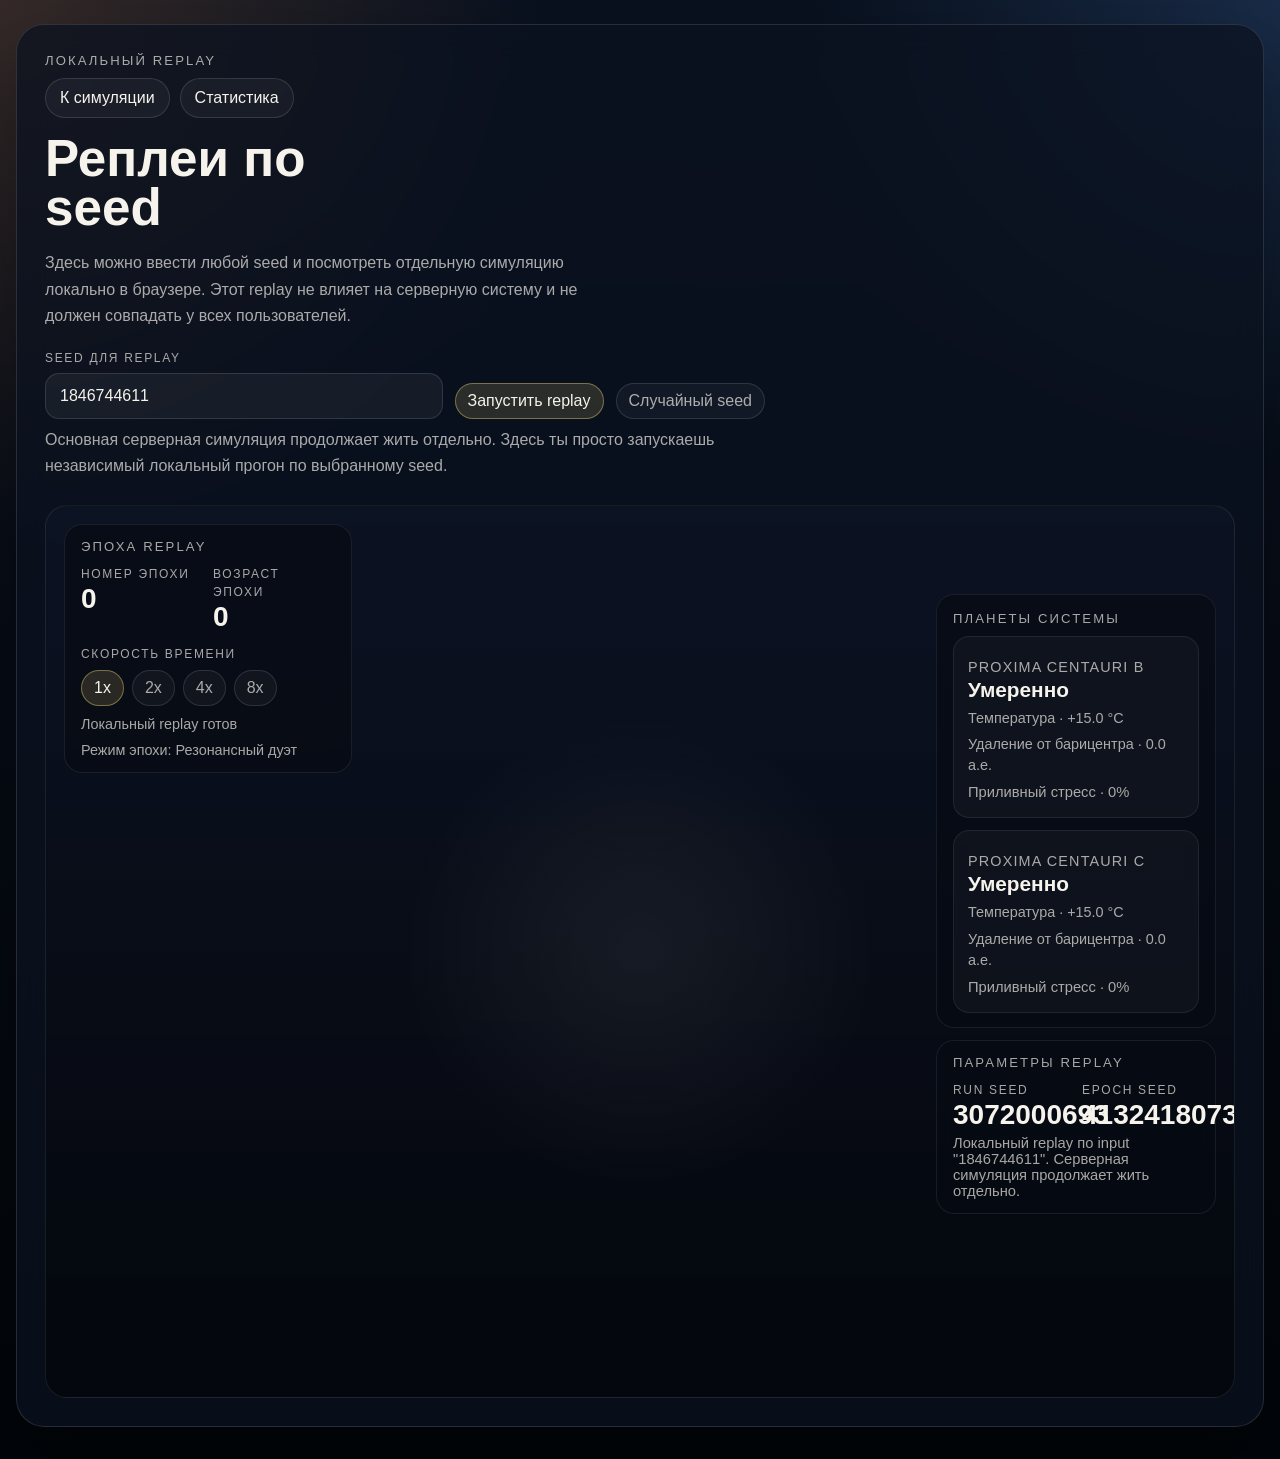
==== replays.html @ 52f1381f "Add browser-local replay page" ====
<!doctype html>
<html lang="ru">
  <head>
    <meta charset="UTF-8" />
    <meta name="viewport" content="width=device-width, initial-scale=1.0" />
    <title>Реплеи по seed</title>
    <link rel="stylesheet" href="./styles.css" />
  </head>
  <body>
    <main class="layout">
      <section class="hero">
        <div class="hero-copy">
          <p class="eyebrow">Локальный replay</p>
          <div class="page-actions page-actions-inline">
            <a class="nav-link" href="/">К симуляции</a>
            <a class="nav-link" href="/stats">Статистика</a>
          </div>
          <h1>Реплеи по seed</h1>
          <p class="lead">
            Здесь можно ввести любой seed и посмотреть отдельную симуляцию локально в
            браузере. Этот replay не влияет на серверную систему и не должен
            совпадать у всех пользователей.
          </p>
          <form id="replayForm" class="replay-form">
            <label class="replay-field">
              <span class="stat-label">Seed для replay</span>
              <input
                id="replaySeed"
                class="replay-input"
                type="text"
                name="seed"
                placeholder="Например: 440, ac-proxima, fallingworlds"
                autocomplete="off"
              />
            </label>
            <button id="replayStart" type="submit" class="time-button is-active">
              Запустить replay
            </button>
            <button id="replayRandom" type="button" class="time-button">
              Случайный seed
            </button>
          </form>
          <p class="replay-hint">
            Основная серверная симуляция продолжает жить отдельно. Здесь ты просто
            запускаешь независимый локальный прогон по выбранному seed.
          </p>
        </div>

        <div class="scene-frame">
          <canvas id="universe" width="960" height="720" aria-label="Replay симуляции трёх звёзд"></canvas>
          <section class="scene-panel scene-panel-left">
            <p class="eyebrow">Эпоха replay</p>
            <div class="scene-metrics">
              <article class="scene-metric">
                <span class="stat-label">Номер эпохи</span>
                <strong id="epochCount">0</strong>
              </article>
              <article class="scene-metric">
                <span class="stat-label">Возраст эпохи</span>
                <strong id="yearCount">0</strong>
              </article>
            </div>
            <div class="time-controls-block">
              <span class="stat-label">Скорость времени</span>
              <div class="time-controls" aria-label="Скорость времени">
                <button type="button" class="time-button is-active" data-speed="1">1x</button>
                <button type="button" class="time-button" data-speed="2">2x</button>
                <button type="button" class="time-button" data-speed="4">4x</button>
                <button type="button" class="time-button" data-speed="8">8x</button>
              </div>
            </div>
            <p id="systemStatus" class="scene-panel-note">Локальный replay готов</p>
            <p id="regimeLabel" class="scene-panel-note">Режим эпохи: Резонансный дуэт</p>
          </section>
          <aside class="scene-overlay">
            <section class="overlay-card overlay-card-primary">
              <p class="eyebrow">Планеты системы</p>
              <div class="planet-readouts">
                <article class="planet-readout">
                  <p class="planet-readout-title">Proxima Centauri b</p>
                  <strong id="planetBClimateState">Умеренно</strong>
                  <p id="planetBClimateDetail">Температура · +15.0 °C</p>
                  <p id="planetBDistance">Удаление от барицентра · 0.0 а.е.</p>
                  <p id="planetBStress">Приливный стресс · 0%</p>
                </article>
                <article class="planet-readout">
                  <p class="planet-readout-title">Proxima Centauri c</p>
                  <strong id="planetCClimateState">Умеренно</strong>
                  <p id="planetCClimateDetail">Температура · +15.0 °C</p>
                  <p id="planetCDistance">Удаление от барицентра · 0.0 а.е.</p>
                  <p id="planetCStress">Приливный стресс · 0%</p>
                </article>
              </div>
            </section>
            <section class="overlay-card">
              <p class="eyebrow">Параметры replay</p>
              <div class="overlay-metrics">
                <article class="overlay-metric">
                  <span class="stat-label">Run seed</span>
                  <strong id="replayRunSeed">0</strong>
                </article>
                <article class="overlay-metric">
                  <span class="stat-label">Epoch seed</span>
                  <strong id="replayEpochSeed">0</strong>
                </article>
              </div>
              <p id="replayModeNote">Replay работает только в этом браузере.</p>
            </section>
          </aside>
        </div>
      </section>
    </main>

    <script src="./simulation-core.js"></script>
    <script src="./replays.js"></script>
    <script src="./script.js"></script>
  </body>
</html>
---- styles.css ----
:root {
  --bg-top: #09111f;
  --bg-bottom: #020509;
  --panel: rgba(12, 18, 31, 0.74);
  --panel-border: rgba(255, 255, 255, 0.12);
  --text: #f6f3ec;
  --muted: rgba(246, 243, 236, 0.68);
  --accent-a: #f7dd7a;
  --accent-b: #ffb06a;
  --accent-c: #ff6a3d;
}

* {
  box-sizing: border-box;
}

body {
  margin: 0;
  min-height: 100vh;
  font-family: "Avenir Next", "Segoe UI", "Trebuchet MS", sans-serif;
  color: var(--text);
  background:
    radial-gradient(circle at top left, rgba(255, 155, 82, 0.18), transparent 28%),
    radial-gradient(circle at top right, rgba(94, 161, 255, 0.18), transparent 24%),
    linear-gradient(180deg, var(--bg-top), var(--bg-bottom));
}

body::before {
  content: "";
  position: fixed;
  inset: 0;
  pointer-events: none;
  opacity: 0.32;
  background-image:
    radial-gradient(circle at 20% 30%, rgba(255, 255, 255, 0.8) 0 1px, transparent 1.5px),
    radial-gradient(circle at 80% 20%, rgba(255, 255, 255, 0.6) 0 1px, transparent 1.5px),
    radial-gradient(circle at 70% 70%, rgba(255, 255, 255, 0.7) 0 1px, transparent 1.5px),
    radial-gradient(circle at 35% 80%, rgba(255, 255, 255, 0.75) 0 1px, transparent 1.5px);
  background-size: 260px 260px;
}

.layout {
  position: relative;
  width: min(1580px, calc(100vw - 32px));
  margin: 0 auto;
  padding: 24px 0 32px;
}

.hero {
  backdrop-filter: blur(16px);
  background: var(--panel);
  border: 1px solid var(--panel-border);
  border-radius: 28px;
  box-shadow: 0 30px 80px rgba(0, 0, 0, 0.3);
  padding: 28px;
}

.hero-copy {
  max-width: 720px;
}

.eyebrow {
  margin: 0 0 10px;
  font-size: 0.82rem;
  letter-spacing: 0.16em;
  text-transform: uppercase;
  color: var(--muted);
}

h1,
h2,
h3 {
  margin: 0;
  font-family: "Arial Rounded MT Bold", "Avenir Next Condensed", "Trebuchet MS", sans-serif;
  font-weight: 700;
}

h1 {
  max-width: 12ch;
  font-size: clamp(2.4rem, 4vw, 4.6rem);
  line-height: 0.96;
}

.lead {
  margin: 18px 0 0;
  max-width: 62ch;
  font-size: 1rem;
  line-height: 1.65;
  color: var(--muted);
}

.stat-label {
  font-size: 0.75rem;
  letter-spacing: 0.14em;
  text-transform: uppercase;
  color: var(--muted);
}

.scene-frame {
  position: relative;
  margin-top: 26px;
  border-radius: 22px;
  overflow: hidden;
  background:
    radial-gradient(circle at 50% 50%, rgba(255, 255, 255, 0.06), transparent 32%),
    linear-gradient(180deg, rgba(14, 21, 39, 0.7), rgba(4, 7, 12, 0.95));
  border: 1px solid rgba(255, 255, 255, 0.08);
}

#universe {
  display: block;
  width: 100%;
  aspect-ratio: 4 / 3;
}

.scene-overlay {
  position: absolute;
  top: 88px;
  right: 18px;
  display: grid;
  gap: 12px;
  width: min(280px, calc(100% - 36px));
}

.civilization-banner {
  position: absolute;
  top: 18px;
  left: 50%;
  z-index: 3;
  width: min(460px, calc(100% - 180px));
  padding: 14px 18px;
  border-radius: 999px;
  background: rgba(7, 11, 19, 0.82);
  border: 1px solid rgba(255, 255, 255, 0.12);
  backdrop-filter: blur(12px);
  text-align: center;
  font-size: 0.98rem;
  color: var(--text);
  box-shadow: 0 16px 40px rgba(0, 0, 0, 0.28);
  transform: translateX(-50%);
}

.scene-panel {
  position: absolute;
  z-index: 2;
  border-radius: 18px;
  background: rgba(7, 11, 19, 0.74);
  border: 1px solid rgba(255, 255, 255, 0.08);
  backdrop-filter: blur(12px);
}

.scene-panel-left {
  top: 18px;
  left: 18px;
  width: min(288px, calc(100% - 36px));
  padding: 14px 16px;
}

.scene-metrics {
  display: grid;
  grid-template-columns: repeat(2, minmax(0, 1fr));
  gap: 10px;
}

.scene-metric {
  min-width: 0;
}

.scene-metric strong,
.overlay-card .overlay-metric strong {
  display: block;
  margin-top: 4px;
  font-family: "Arial Rounded MT Bold", "Avenir Next Condensed", "Trebuchet MS", sans-serif;
  font-size: 1.75rem;
  line-height: 0.95;
}

.scene-panel-note {
  margin: 10px 0 0;
  color: var(--muted);
  font-size: 0.9rem;
}

.time-controls-block {
  margin-top: 14px;
}

.time-controls {
  display: inline-flex;
  gap: 8px;
  margin-top: 8px;
}

.time-button {
  padding: 8px 12px;
  border: 1px solid rgba(255, 255, 255, 0.12);
  border-radius: 999px;
  background: rgba(255, 255, 255, 0.04);
  color: var(--muted);
  font: inherit;
  cursor: pointer;
  transition:
    color 160ms ease,
    border-color 160ms ease,
    background 160ms ease;
}

.time-button.is-active {
  color: var(--text);
  border-color: rgba(247, 221, 122, 0.4);
  background: rgba(247, 221, 122, 0.14);
}

.civilization-banner.is-burn {
  border-color: rgba(255, 132, 72, 0.42);
  box-shadow: 0 16px 40px rgba(255, 132, 72, 0.16);
}

.civilization-banner.is-freeze {
  border-color: rgba(145, 209, 255, 0.42);
  box-shadow: 0 16px 40px rgba(145, 209, 255, 0.16);
}

.civilization-banner.is-rebirth {
  border-color: rgba(247, 221, 122, 0.42);
  box-shadow: 0 16px 40px rgba(247, 221, 122, 0.16);
}

.overlay-card {
  padding: 14px 16px;
  border-radius: 18px;
  background: rgba(7, 11, 19, 0.7);
  border: 1px solid rgba(255, 255, 255, 0.08);
  backdrop-filter: blur(12px);
}

.overlay-card strong {
  display: block;
  margin-top: 2px;
  font-family: "Arial Rounded MT Bold", "Avenir Next Condensed", "Trebuchet MS", sans-serif;
  font-size: 1.3rem;
}

.overlay-card-primary {
  padding-top: 16px;
}

.planet-readouts {
  display: grid;
  gap: 12px;
}

.planet-readout {
  padding: 14px;
  border-radius: 16px;
  background: rgba(255, 255, 255, 0.035);
  border: 1px solid rgba(255, 255, 255, 0.08);
}

.planet-readout-title {
  margin: 0 0 8px;
  font-size: 0.86rem;
  letter-spacing: 0.08em;
  text-transform: uppercase;
  color: var(--muted);
}

.planet-readout strong {
  display: block;
  margin-top: 0;
}

.planet-readout p:last-child,
.planet-readout p {
  margin: 6px 0 0;
  color: var(--muted);
  font-size: 0.9rem;
  line-height: 1.45;
}

.overlay-metrics {
  display: grid;
  grid-template-columns: repeat(2, minmax(0, 1fr));
  gap: 12px;
  margin-top: 2px;
}

.overlay-divider {
  height: 1px;
  margin: 14px 0 12px;
  background: linear-gradient(90deg, rgba(255, 255, 255, 0.12), rgba(255, 255, 255, 0.03));
}

.page-header {
  display: flex;
  align-items: flex-start;
  justify-content: space-between;
  gap: 18px;
}

.page-header-copy {
  max-width: 760px;
}

.page-actions {
  display: flex;
  align-items: center;
  gap: 10px;
}

.page-actions-inline {
  margin-bottom: 16px;
  justify-content: flex-start;
}

.replay-form {
  display: flex;
  flex-wrap: wrap;
  gap: 12px;
  align-items: flex-end;
  margin-top: 22px;
}

.replay-field {
  display: grid;
  gap: 8px;
  flex: 1 1 320px;
  min-width: min(320px, 100%);
}

.replay-input {
  min-height: 46px;
  padding: 11px 14px;
  border: 1px solid rgba(255, 255, 255, 0.12);
  border-radius: 14px;
  background: rgba(255, 255, 255, 0.05);
  color: var(--text);
  font: inherit;
}

.replay-input::placeholder {
  color: rgba(246, 243, 236, 0.42);
}

.replay-input:focus {
  outline: none;
  border-color: rgba(247, 221, 122, 0.42);
  box-shadow: 0 0 0 3px rgba(247, 221, 122, 0.12);
}

.replay-hint {
  margin: 8px 0 0;
  color: var(--muted);
  line-height: 1.6;
}

.overlay-metric {
  min-width: 0;
}

.nav-link {
  display: inline-flex;
  align-items: center;
  justify-content: center;
  min-height: 40px;
  padding: 8px 14px;
  border-radius: 999px;
  border: 1px solid rgba(255, 255, 255, 0.12);
  background: rgba(255, 255, 255, 0.04);
  color: var(--text);
  text-decoration: none;
  transition:
    color 160ms ease,
    border-color 160ms ease,
    background 160ms ease;
}

.nav-link:hover,
.time-button:hover {
  color: var(--text);
  border-color: rgba(247, 221, 122, 0.36);
  background: rgba(247, 221, 122, 0.12);
}

.stats-shell {
  display: grid;
  gap: 22px;
}

.stats-grid {
  display: grid;
  grid-template-columns: repeat(4, minmax(0, 1fr));
  gap: 14px;
}

.stats-grid-three {
  grid-template-columns: repeat(3, minmax(0, 1fr));
}

.stats-card {
  padding: 18px;
  border-radius: 20px;
  background: rgba(7, 11, 19, 0.66);
  border: 1px solid rgba(255, 255, 255, 0.08);
  backdrop-filter: blur(12px);
}

.stats-card strong {
  display: block;
  margin-top: 8px;
  font-family: "Arial Rounded MT Bold", "Avenir Next Condensed", "Trebuchet MS", sans-serif;
  font-size: clamp(1.9rem, 3vw, 2.8rem);
  line-height: 0.95;
}

.stats-split {
  display: grid;
  grid-template-columns: repeat(2, minmax(0, 1fr));
  gap: 14px;
}

.stats-detail-card {
  min-height: 142px;
}

.stats-detail {
  margin: 12px 0 0;
  color: var(--muted);
  line-height: 1.5;
}

.stats-panel {
  padding: 18px;
}

.stats-panel-header {
  display: flex;
  align-items: flex-start;
  justify-content: space-between;
  gap: 12px;
}

.stats-generated {
  margin: 8px 0 0;
  color: var(--muted);
}

.reason-list {
  display: grid;
  gap: 10px;
}

.reason-item {
  padding: 14px;
  border-radius: 16px;
  background: rgba(255, 255, 255, 0.035);
  border: 1px solid rgba(255, 255, 255, 0.07);
}

.reason-item-head {
  display: flex;
  align-items: flex-start;
  justify-content: space-between;
  gap: 12px;
}

.reason-item-head strong {
  font-size: 1rem;
  line-height: 1.4;
}

.reason-item-head span {
  display: inline-flex;
  align-items: center;
  justify-content: center;
  min-width: 34px;
  min-height: 34px;
  padding: 0 10px;
  border-radius: 999px;
  background: rgba(247, 221, 122, 0.12);
  color: var(--accent-a);
  font-family: "Arial Rounded MT Bold", "Avenir Next Condensed", "Trebuchet MS", sans-serif;
}

.reason-item p {
  margin: 8px 0 0;
  color: var(--muted);
}

.epoch-history {
  display: grid;
  gap: 14px;
}

.epoch-record {
  padding: 16px;
  border-radius: 18px;
  background:
    radial-gradient(circle at top right, rgba(255, 176, 106, 0.08), transparent 32%),
    rgba(255, 255, 255, 0.03);
  border: 1px solid rgba(255, 255, 255, 0.08);
}

.epoch-record-head {
  display: flex;
  align-items: flex-start;
  justify-content: space-between;
  gap: 12px;
}

.epoch-record-head strong {
  margin-top: 2px;
  display: block;
  font-size: 1.45rem;
}

.epoch-badge {
  display: inline-flex;
  align-items: center;
  justify-content: center;
  min-height: 34px;
  padding: 6px 12px;
  border-radius: 999px;
  background: rgba(255, 255, 255, 0.05);
  color: var(--muted);
}

.epoch-record-reason {
  margin: 12px 0 0;
  font-size: 1rem;
}

.epoch-record-host {
  margin: 10px 0 0;
  color: var(--accent-a);
  font-size: 0.9rem;
  letter-spacing: 0.04em;
  text-transform: uppercase;
}

.epoch-planets {
  display: grid;
  grid-template-columns: repeat(auto-fit, minmax(220px, 1fr));
  gap: 10px;
  margin-top: 14px;
}

.epoch-planet {
  padding: 12px;
  border-radius: 14px;
  background: rgba(7, 11, 19, 0.6);
  border: 1px solid rgba(255, 255, 255, 0.06);
}

.epoch-planet strong {
  display: block;
  font-size: 1rem;
}

.epoch-planet span {
  display: block;
  margin-top: 4px;
  color: var(--accent-a);
}

.epoch-planet p {
  margin: 8px 0 0;
  color: var(--muted);
  line-height: 1.45;
}

.epoch-civilizations {
  display: grid;
  grid-template-columns: repeat(auto-fit, minmax(180px, 1fr));
  gap: 10px;
  margin-top: 14px;
}

.epoch-civilization {
  padding: 12px;
  border-radius: 14px;
  background: rgba(7, 11, 19, 0.6);
  border: 1px solid rgba(255, 255, 255, 0.06);
}

.epoch-civilization strong {
  display: block;
  font-size: 1rem;
}

.epoch-civilization span {
  display: block;
  margin-top: 4px;
  color: var(--accent-a);
}

.epoch-civilization p {
  margin: 8px 0 0;
  color: var(--muted);
  line-height: 1.45;
}

.stats-empty {
  margin: 0;
  color: var(--muted);
  line-height: 1.6;
}

@media (max-width: 1080px) {
  .stats-grid {
    grid-template-columns: repeat(2, minmax(0, 1fr));
  }

  .stats-grid-three {
    grid-template-columns: 1fr;
  }

  .stats-split {
    grid-template-columns: 1fr;
  }
}

@media (max-width: 760px) {
  .page-header {
    flex-direction: column;
  }

  .page-actions {
    width: 100%;
    justify-content: flex-start;
    flex-wrap: wrap;
  }

  .replay-form {
    flex-direction: column;
    align-items: stretch;
  }

  .replay-field {
    min-width: 0;
  }

  .stats-grid {
    grid-template-columns: 1fr;
  }
}

.civilization-death-notice {
  margin: 12px 0 0;
  padding: 9px 12px;
  border-radius: 999px;
  background: rgba(255, 96, 72, 0.12);
  border: 1px solid rgba(255, 96, 72, 0.22);
  color: #ffd6ce;
  font-size: 0.84rem;
  letter-spacing: 0.04em;
  text-transform: uppercase;
}

.overlay-card p:last-child {
  margin: 6px 0 0;
  color: var(--muted);
  font-size: 0.92rem;
}

.epoch-ranking {
  margin: 0;
  padding-left: 20px;
  display: grid;
  gap: 10px;
  color: var(--muted);
  font-size: 0.92rem;
}

.epoch-ranking li::marker {
  color: rgba(255, 255, 255, 0.55);
  font-variant-numeric: tabular-nums;
}

.epoch-ranking-empty {
  list-style: none;
  margin-left: -22px;
}

.epoch-ranking strong {
  color: var(--text);
  font-weight: 700;
}

.epoch-ranking p,
.epoch-ranking span {
  display: block;
}

.epoch-ranking p {
  margin: 4px 0 0;
  color: var(--text);
  font-size: 0.88rem;
}

.epoch-ranking span {
  margin-top: 3px;
  color: var(--muted);
  font-size: 0.82rem;
}

@media (max-width: 1080px) {
  .hero {
    padding: 22px;
  }
}

@media (max-width: 640px) {
  .layout {
    width: min(100vw - 20px, 100%);
    padding: 10px 0 24px;
  }

  .hero {
    border-radius: 22px;
  }

  h1 {
    font-size: 2.35rem;
  }

  .scene-overlay {
    position: static;
    width: 100%;
    margin: 12px 0 0;
  }

  .civilization-banner {
    top: 14px;
    width: min(calc(100% - 24px), 460px);
  }

  .scene-panel-left {
    top: 14px;
    left: 14px;
    width: min(248px, calc(100% - 28px));
    padding: 12px 14px;
  }

  .scene-metrics,
  .overlay-metrics {
    grid-template-columns: 1fr;
    gap: 8px;
  }

  .time-controls {
    flex-wrap: wrap;
  }
}
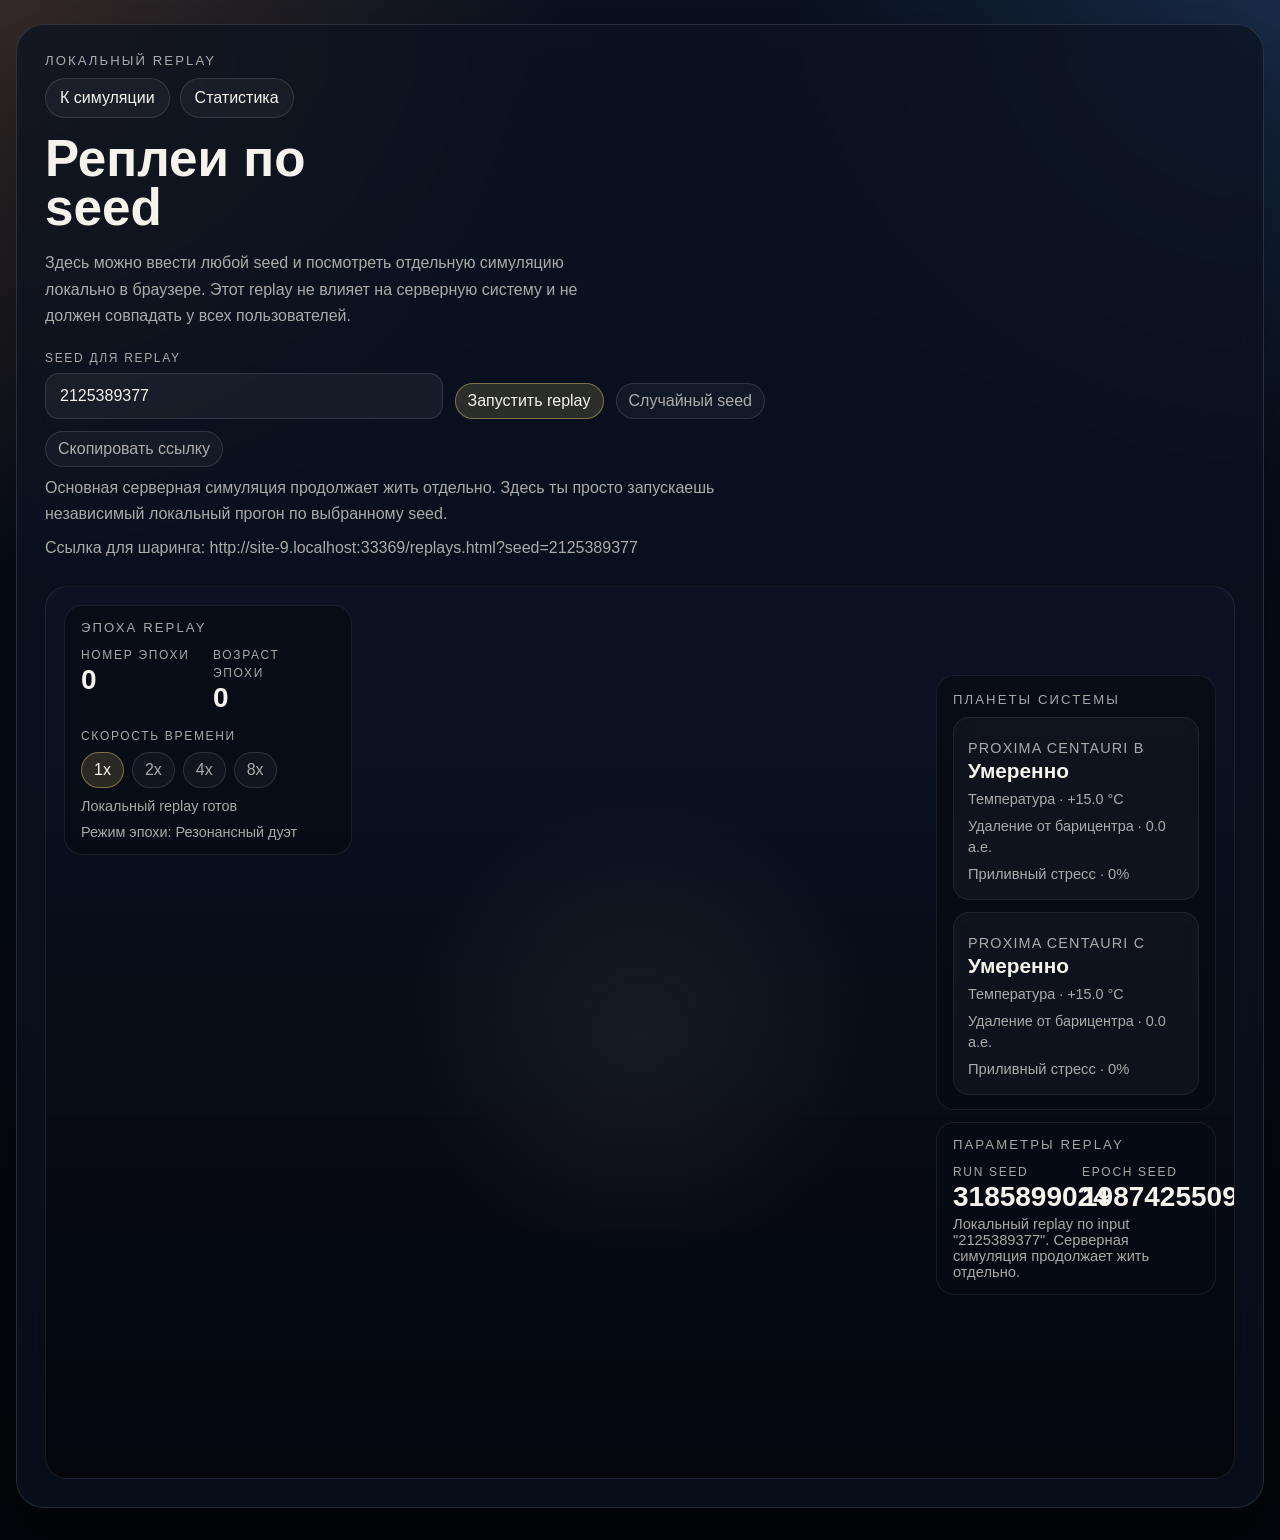
==== commit 2d25e1e2: "Add replay share link UI" ====
--- a/replays.html
+++ b/replays.html
@@ -39,11 +39,15 @@
             <button id="replayRandom" type="button" class="time-button">
               Случайный seed
             </button>
+            <button id="replayCopyLink" type="button" class="time-button">
+              Скопировать ссылку
+            </button>
           </form>
           <p class="replay-hint">
             Основная серверная симуляция продолжает жить отдельно. Здесь ты просто
             запускаешь независимый локальный прогон по выбранному seed.
           </p>
+          <p id="replayShareStatus" class="replay-hint"></p>
         </div>
 
         <div class="scene-frame">
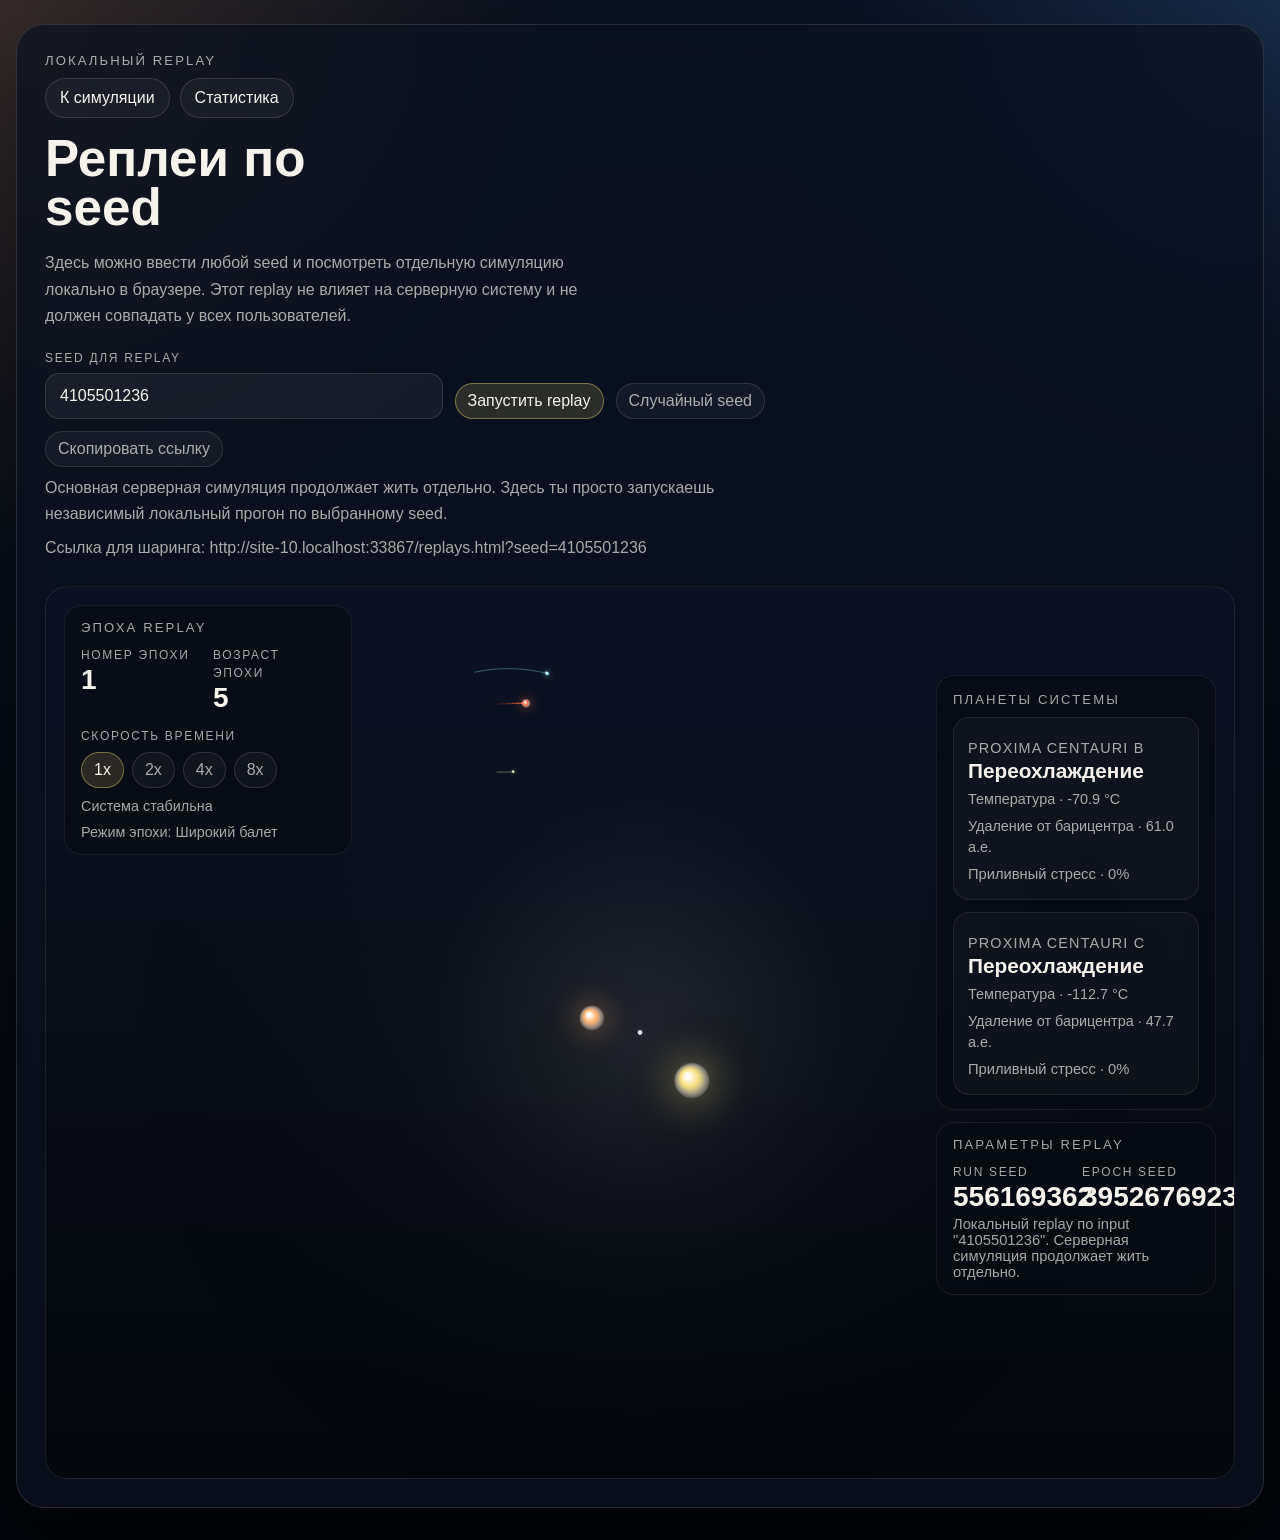
==== commit 5f65ef3b: "Make future replays deterministic" ====
--- a/replays.html
+++ b/replays.html
@@ -47,6 +47,7 @@
             Основная серверная симуляция продолжает жить отдельно. Здесь ты просто
             запускаешь независимый локальный прогон по выбранному seed.
           </p>
+          <p id="replayLegacyWarning" class="replay-warning" hidden></p>
           <p id="replayShareStatus" class="replay-hint"></p>
         </div>
 
--- a/styles.css
+++ b/styles.css
@@ -354,6 +354,16 @@
   line-height: 1.6;
 }
 
+.replay-warning {
+  margin: 12px 0 0;
+  padding: 12px 14px;
+  border-radius: 16px;
+  background: rgba(255, 176, 106, 0.12);
+  border: 1px solid rgba(255, 176, 106, 0.26);
+  color: #ffe4c7;
+  line-height: 1.55;
+}
+
 .overlay-metric {
   min-width: 0;
 }
@@ -530,6 +540,13 @@
   font-size: 1rem;
 }
 
+.epoch-record-actions {
+  display: flex;
+  align-items: center;
+  gap: 10px;
+  margin-top: 14px;
+}
+
 .epoch-record-host {
   margin: 10px 0 0;
   color: var(--accent-a);
